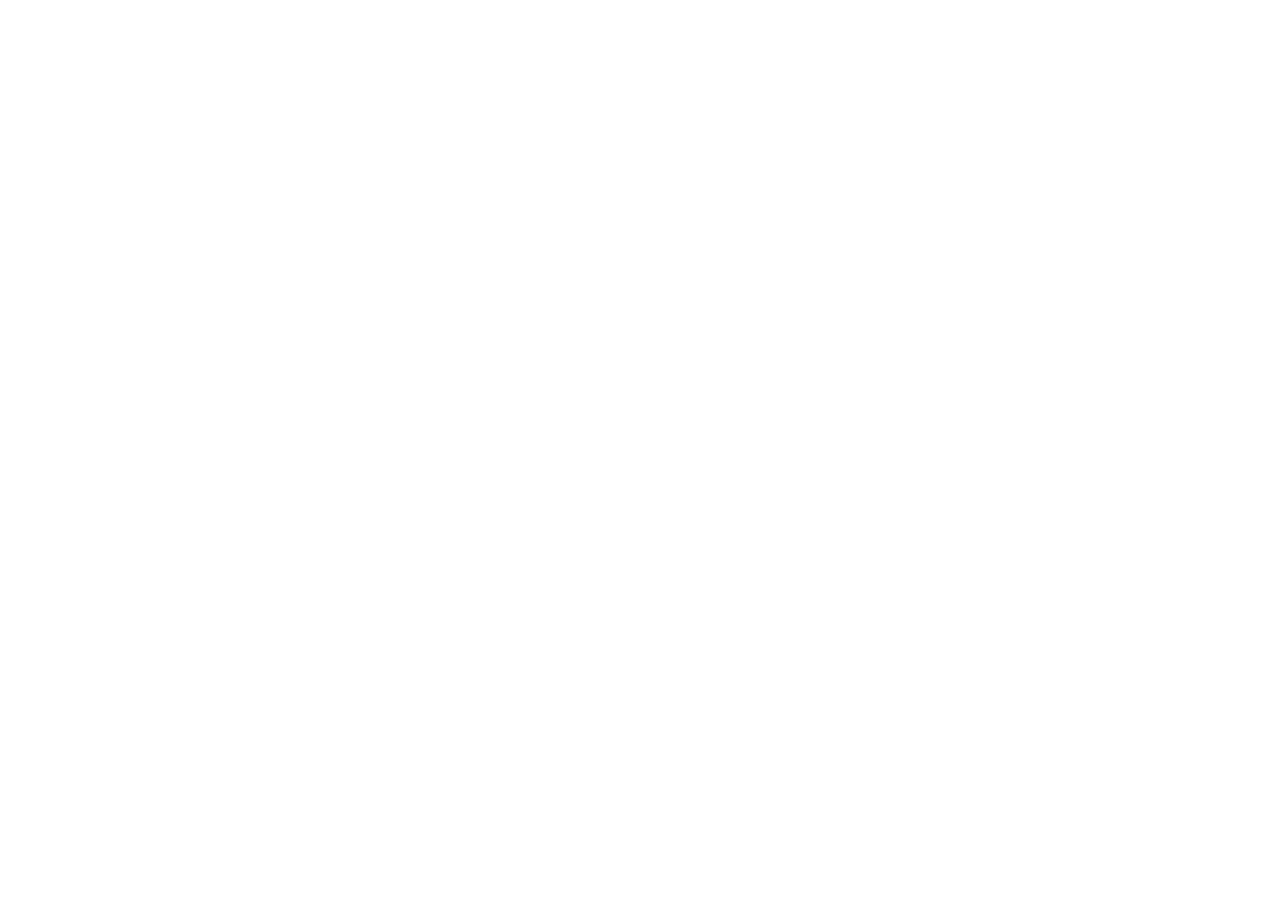
==== index.html @ d39292e0 "Structure Upload" ====
<!DOCTYPE html>
<html lang="en">
<head>
    <meta charset="UTF-8">
    <meta name="viewport" content="width=device-width, initial-scale=1.0">
    <title>Document</title>
</head>
<body>
    
</body>
</html>
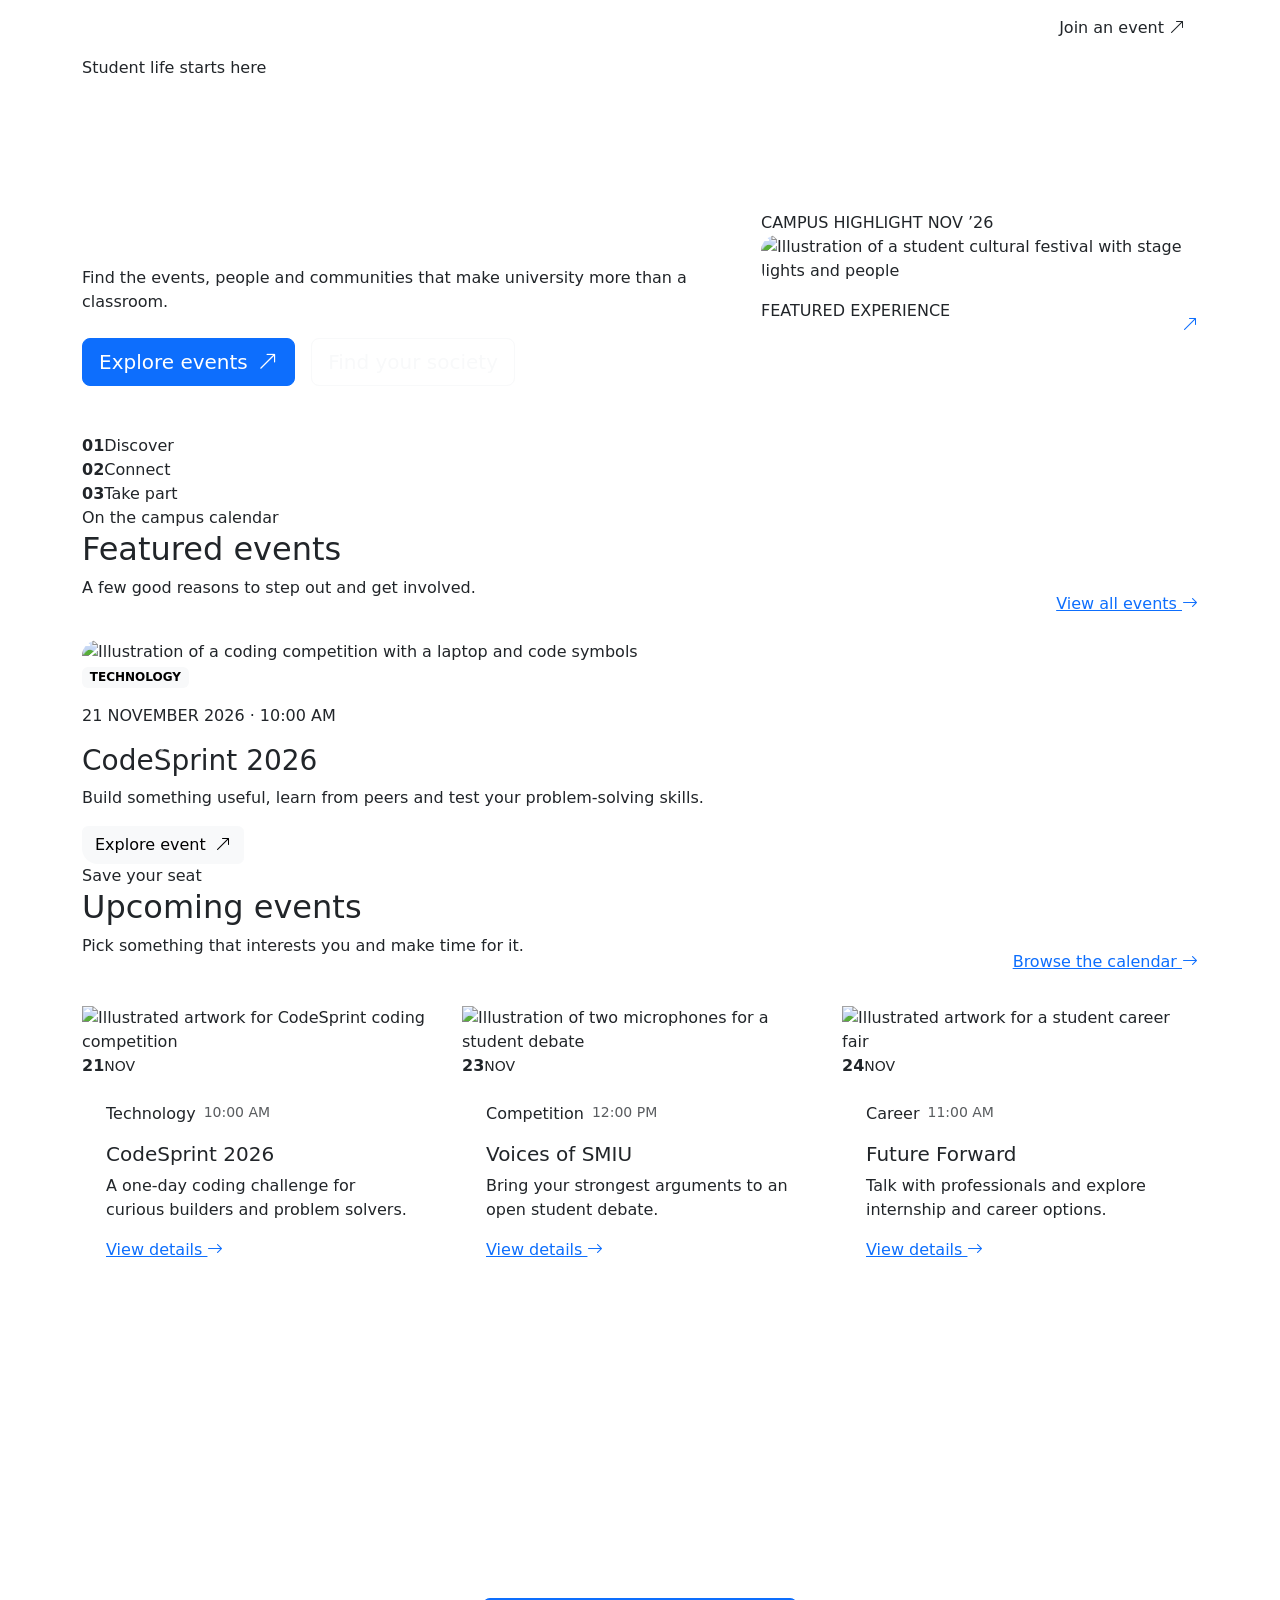
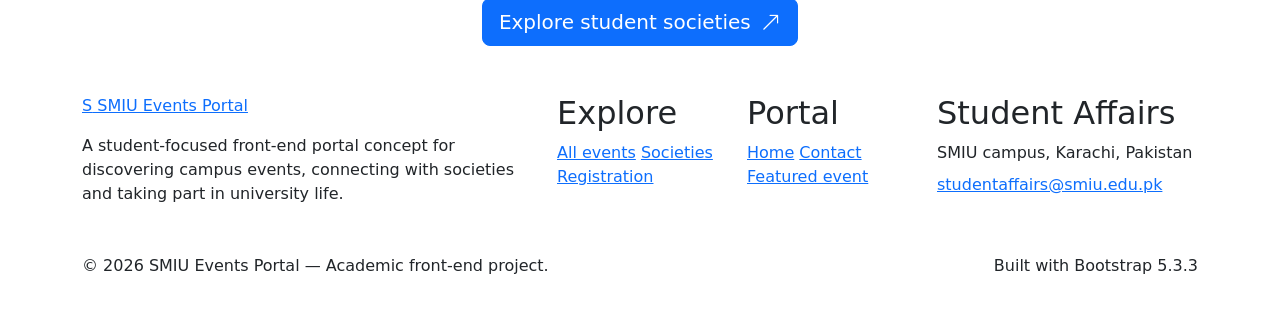
==== commit 03131758: "Create initial SMIU Events Portal home page" ====
--- a/index.html
+++ b/index.html
@@ -1,11 +1,496 @@
-<!DOCTYPE html>
+<!doctype html>
 <html lang="en">
-<head>
-    <meta charset="UTF-8">
-    <meta name="viewport" content="width=device-width, initial-scale=1.0">
-    <title>Document</title>
-</head>
-<body>
-    
-</body>
-</html>+  <head>
+    <meta charset="utf-8" />
+    <meta name="viewport" content="width=device-width, initial-scale=1" />
+    <meta
+      name="description"
+      content="Discover SMIU campus events, student societies, workshops and activities in one place."
+    />
+    <meta name="theme-color" content="#102a43" />
+    <title>Discover campus life | SMIU Events Portal</title>
+    <link rel="preconnect" href="https://cdn.jsdelivr.net" crossorigin />
+    <link
+      href="https://cdn.jsdelivr.net/npm/bootstrap@5.3.3/dist/css/bootstrap.min.css"
+      rel="stylesheet"
+      integrity="sha384-QWTKZyjpPEjISv5WaRU9OFeRpok6YctnYmDr5pNlyT2bRjXh0JMhjY6hW+ALEwIH"
+      crossorigin="anonymous"
+    />
+    <link
+      href="https://cdn.jsdelivr.net/npm/bootstrap-icons@1.11.3/font/bootstrap-icons.min.css"
+      rel="stylesheet"
+    />
+    <link href="css/style.css" rel="stylesheet" />
+  </head>
+  <body>
+    <header>
+      <nav class="navbar navbar-expand-lg navbar-dark portal-navbar">
+        <div class="container">
+          <a
+            class="navbar-brand d-flex align-items-center gap-2"
+            href="index.html"
+            aria-label="SMIU Events Portal home"
+          >
+            <span class="brand-mark">S</span>
+            <span class="brand-copy">SMIU <span>EVENTS PORTAL</span></span>
+          </a>
+          <button
+            class="navbar-toggler"
+            type="button"
+            data-bs-toggle="collapse"
+            data-bs-target="#mainNavigation"
+            aria-controls="mainNavigation"
+            aria-expanded="false"
+            aria-label="Toggle navigation"
+          >
+            <span class="navbar-toggler-icon"></span>
+          </button>
+          <div class="collapse navbar-collapse" id="mainNavigation">
+            <ul class="navbar-nav ms-auto align-items-lg-center gap-lg-1">
+              <li class="nav-item">
+                <a class="nav-link active" href="index.html" aria-current="page"
+                  >Home</a
+                >
+              </li>
+              <li class="nav-item">
+                <a class="nav-link" href="events.html">Events</a>
+              </li>
+              <li class="nav-item">
+                <a class="nav-link" href="societies.html">Societies</a>
+              </li>
+              <li class="nav-item">
+                <a class="nav-link" href="register.html">Register</a>
+              </li>
+              <li class="nav-item">
+                <a class="nav-link" href="contact.html">Contact</a>
+              </li>
+              <li class="nav-item ms-lg-2">
+                <a class="btn btn-nav-cta" href="register.html"
+                  >Join an event
+                  <i class="bi bi-arrow-up-right" aria-hidden="true"></i
+                ></a>
+              </li>
+            </ul>
+          </div>
+        </div>
+      </nav>
+    </header>
+    <main>
+      <section class="home-hero">
+        <div class="hero-overlay"></div>
+        <div class="container position-relative hero-content">
+          <div class="row align-items-center min-vh-hero g-5">
+            <div class="col-lg-7">
+              <span class="eyebrow eyebrow-light"
+                ><span class="eyebrow-dot"></span> Student life starts
+                here</span
+              >
+              <h1 class="display-3 fw-bold text-white mt-3">
+                Your campus.<br /><span class="text-highlight"
+                  >Your moment.</span
+                >
+              </h1>
+              <p class="hero-lead mt-3">
+                Find the events, people and communities that make university
+                more than a classroom.
+              </p>
+              <div class="d-flex flex-wrap gap-3 mt-4">
+                <a class="btn btn-primary btn-lg" href="events.html"
+                  >Explore events
+                  <i class="bi bi-arrow-up-right ms-1" aria-hidden="true"></i
+                ></a>
+                <a class="btn btn-outline-light btn-lg" href="societies.html"
+                  >Find your society</a
+                >
+              </div>
+              <div class="hero-proof mt-5">
+                <div><strong>01</strong><span>Discover</span></div>
+                <div><strong>02</strong><span>Connect</span></div>
+                <div><strong>03</strong><span>Take part</span></div>
+              </div>
+            </div>
+            <div class="col-lg-5 d-none d-lg-block">
+              <div class="hero-side-card">
+                <div class="hero-side-top">
+                  <span class="live-dot"></span> CAMPUS HIGHLIGHT
+                  <span class="ms-auto">NOV ’26</span>
+                </div>
+                <img
+                  src="images/culture-fest.svg"
+                  alt="Illustration of a student cultural festival with stage lights and people"
+                  class="img-fluid rounded-4"
+                />
+                <div
+                  class="d-flex justify-content-between align-items-center mt-3"
+                >
+                  <div>
+                    <span class="small-label">FEATURED EXPERIENCE</span>
+                    <h2 class="h5 text-white mb-0 mt-1">
+                      Culture &amp; Connections
+                    </h2>
+                  </div>
+                  <a
+                    class="round-arrow"
+                    href="event-details.html"
+                    aria-label="View featured event details"
+                    ><i class="bi bi-arrow-up-right" aria-hidden="true"></i
+                  ></a>
+                </div>
+              </div>
+            </div>
+          </div>
+        </div>
+      </section>
+
+      <section class="section-pad bg-soft">
+        <div class="container">
+          <div
+            class="section-heading d-flex flex-column flex-md-row justify-content-between align-items-md-end gap-3"
+          >
+            <div>
+              <span class="eyebrow">On the campus calendar</span>
+              <h2 class="section-title">Featured events</h2>
+              <p class="section-subtitle">
+                A few good reasons to step out and get involved.
+              </p>
+            </div>
+            <a class="text-link" href="events.html"
+              >View all events
+              <i class="bi bi-arrow-right" aria-hidden="true"></i
+            ></a>
+          </div>
+          <div
+            id="featuredEvents"
+            class="carousel slide featured-carousel mt-4"
+            data-bs-ride="carousel"
+            data-bs-interval="5000"
+          >
+            <div class="carousel-indicators">
+              <button
+                type="button"
+                data-bs-target="#featuredEvents"
+                data-bs-slide-to="0"
+                class="active"
+                aria-current="true"
+                aria-label="Slide 1"
+              ></button>
+              <button
+                type="button"
+                data-bs-target="#featuredEvents"
+                data-bs-slide-to="1"
+                aria-label="Slide 2"
+              ></button>
+              <button
+                type="button"
+                data-bs-target="#featuredEvents"
+                data-bs-slide-to="2"
+                aria-label="Slide 3"
+              ></button>
+            </div>
+            <div class="carousel-inner rounded-4 overflow-hidden">
+              <div class="carousel-item active">
+                <div class="feature-slide feature-slide-one">
+                  <img
+                    src="images/codefest.svg"
+                    alt="Illustration of a coding competition with a laptop and code symbols"
+                  />
+                  <div class="feature-slide-content">
+                    <span class="badge text-bg-light">TECHNOLOGY</span>
+                    <p class="slide-date mt-3">21 NOVEMBER 2026 · 10:00 AM</p>
+                    <h3>CodeSprint 2026</h3>
+                    <p>
+                      Build something useful, learn from peers and test your
+                      problem-solving skills.
+                    </p>
+                    <a class="btn btn-light" href="event-details.html"
+                      >Explore event
+                      <i
+                        class="bi bi-arrow-up-right ms-1"
+                        aria-hidden="true"
+                      ></i
+                    ></a>
+                  </div>
+                </div>
+              </div>
+              <div class="carousel-item">
+                <div class="feature-slide feature-slide-two">
+                  <img
+                    src="images/career-fair.svg"
+                    alt="Illustration of a career fair with students and presentation booths"
+                  />
+                  <div class="feature-slide-content">
+                    <span class="badge text-bg-light">CAREER</span>
+                    <p class="slide-date mt-3">24 NOVEMBER 2026 · 11:00 AM</p>
+                    <h3>Future Forward</h3>
+                    <p>
+                      Meet industry guests, ask better questions and explore
+                      career paths.
+                    </p>
+                    <a class="btn btn-light" href="event-details.html"
+                      >Explore event
+                      <i
+                        class="bi bi-arrow-up-right ms-1"
+                        aria-hidden="true"
+                      ></i
+                    ></a>
+                  </div>
+                </div>
+              </div>
+              <div class="carousel-item">
+                <div class="feature-slide feature-slide-three">
+                  <img
+                    src="images/culture-fest.svg"
+                    alt="Illustration of a campus cultural night with colorful stage lighting"
+                  />
+                  <div class="feature-slide-content">
+                    <span class="badge text-bg-light">CULTURE</span>
+                    <p class="slide-date mt-3">28 NOVEMBER 2026 · 05:00 PM</p>
+                    <h3>Culture &amp; Connections</h3>
+                    <p>
+                      An evening for music, food, creativity and the many
+                      stories on campus.
+                    </p>
+                    <a class="btn btn-light" href="event-details.html"
+                      >Explore event
+                      <i
+                        class="bi bi-arrow-up-right ms-1"
+                        aria-hidden="true"
+                      ></i
+                    ></a>
+                  </div>
+                </div>
+              </div>
+            </div>
+            <button
+              class="carousel-control-prev"
+              type="button"
+              data-bs-target="#featuredEvents"
+              data-bs-slide="prev"
+            >
+              <span class="carousel-control-prev-icon" aria-hidden="true"></span
+              ><span class="visually-hidden">Previous</span>
+            </button>
+            <button
+              class="carousel-control-next"
+              type="button"
+              data-bs-target="#featuredEvents"
+              data-bs-slide="next"
+            >
+              <span class="carousel-control-next-icon" aria-hidden="true"></span
+              ><span class="visually-hidden">Next</span>
+            </button>
+          </div>
+        </div>
+      </section>
+
+      <section class="section-pad">
+        <div class="container">
+          <div
+            class="section-heading d-flex flex-column flex-md-row justify-content-between align-items-md-end gap-3"
+          >
+            <div>
+              <span class="eyebrow">Save your seat</span>
+              <h2 class="section-title">Upcoming events</h2>
+              <p class="section-subtitle">
+                Pick something that interests you and make time for it.
+              </p>
+            </div>
+            <a class="text-link" href="events.html"
+              >Browse the calendar
+              <i class="bi bi-arrow-right" aria-hidden="true"></i
+            ></a>
+          </div>
+          <div class="row g-4 mt-2">
+            <div class="col-md-6 col-lg-4">
+              <article class="event-card h-100">
+                <div class="event-image-wrap">
+                  <img
+                    src="images/codefest.svg"
+                    alt="Illustrated artwork for CodeSprint coding competition"
+                  /><span class="date-tile"
+                    ><strong>21</strong><small>NOV</small></span
+                  >
+                </div>
+                <div class="p-4">
+                  <div class="d-flex gap-2 flex-wrap mb-3">
+                    <span class="category-badge">Technology</span
+                    ><span class="text-muted small">10:00 AM</span>
+                  </div>
+                  <h3 class="h5">CodeSprint 2026</h3>
+                  <p class="card-copy">
+                    A one-day coding challenge for curious builders and problem
+                    solvers.
+                  </p>
+                  <a class="text-link" href="event-details.html"
+                    >View details
+                    <i class="bi bi-arrow-right" aria-hidden="true"></i
+                  ></a>
+                </div>
+              </article>
+            </div>
+            <div class="col-md-6 col-lg-4">
+              <article class="event-card h-100">
+                <div class="event-image-wrap">
+                  <img
+                    src="images/debate.svg"
+                    alt="Illustration of two microphones for a student debate"
+                  /><span class="date-tile"
+                    ><strong>23</strong><small>NOV</small></span
+                  >
+                </div>
+                <div class="p-4">
+                  <div class="d-flex gap-2 flex-wrap mb-3">
+                    <span class="category-badge">Competition</span
+                    ><span class="text-muted small">12:00 PM</span>
+                  </div>
+                  <h3 class="h5">Voices of SMIU</h3>
+                  <p class="card-copy">
+                    Bring your strongest arguments to an open student debate.
+                  </p>
+                  <a class="text-link" href="event-details.html"
+                    >View details
+                    <i class="bi bi-arrow-right" aria-hidden="true"></i
+                  ></a>
+                </div>
+              </article>
+            </div>
+            <div class="col-md-6 col-lg-4">
+              <article class="event-card h-100">
+                <div class="event-image-wrap">
+                  <img
+                    src="images/career-fair.svg"
+                    alt="Illustrated artwork for a student career fair"
+                  /><span class="date-tile"
+                    ><strong>24</strong><small>NOV</small></span
+                  >
+                </div>
+                <div class="p-4">
+                  <div class="d-flex gap-2 flex-wrap mb-3">
+                    <span class="category-badge">Career</span
+                    ><span class="text-muted small">11:00 AM</span>
+                  </div>
+                  <h3 class="h5">Future Forward</h3>
+                  <p class="card-copy">
+                    Talk with professionals and explore internship and career
+                    options.
+                  </p>
+                  <a class="text-link" href="event-details.html"
+                    >View details
+                    <i class="bi bi-arrow-right" aria-hidden="true"></i
+                  ></a>
+                </div>
+              </article>
+            </div>
+          </div>
+        </div>
+      </section>
+
+      <section class="section-pad bg-navy text-white">
+        <div class="container">
+          <div class="text-center mx-auto section-intro">
+            <span class="eyebrow eyebrow-light">More than attendance</span>
+            <h2 class="section-title text-white">Why join in?</h2>
+            <p class="section-subtitle text-white-50">
+              University is a chance to build skills, meet people and try
+              something outside your routine.
+            </p>
+          </div>
+          <div class="row g-4 mt-3">
+            <div class="col-md-4">
+              <div class="why-card h-100">
+                <span class="why-icon"
+                  ><i class="bi bi-people" aria-hidden="true"></i
+                ></span>
+                <h3>Find your people</h3>
+                <p>
+                  Meet students who share your interests and make new
+                  connections across departments.
+                </p>
+              </div>
+            </div>
+            <div class="col-md-4">
+              <div class="why-card h-100">
+                <span class="why-icon"
+                  ><i class="bi bi-lightbulb" aria-hidden="true"></i
+                ></span>
+                <h3>Learn by doing</h3>
+                <p>
+                  Practice leadership, teamwork and creative thinking in real
+                  activities.
+                </p>
+              </div>
+            </div>
+            <div class="col-md-4">
+              <div class="why-card h-100">
+                <span class="why-icon"
+                  ><i class="bi bi-stars" aria-hidden="true"></i
+                ></span>
+                <h3>Make it count</h3>
+                <p>
+                  Build memories and experiences that go beyond your academic
+                  timetable.
+                </p>
+              </div>
+            </div>
+          </div>
+          <div class="text-center mt-5">
+            <a class="btn btn-primary btn-lg" href="societies.html"
+              >Explore student societies
+              <i class="bi bi-arrow-up-right ms-1" aria-hidden="true"></i
+            ></a>
+          </div>
+        </div>
+      </section>
+    </main>
+    <footer class="portal-footer">
+      <div class="container py-5">
+        <div class="row g-4 align-items-start">
+          <div class="col-lg-5">
+            <a class="footer-brand" href="index.html"
+              ><span class="brand-mark">S</span> SMIU Events Portal</a
+            >
+            <p class="footer-copy mt-3 mb-0">
+              A student-focused front-end portal concept for discovering campus
+              events, connecting with societies and taking part in university
+              life.
+            </p>
+          </div>
+          <div class="col-6 col-lg-2">
+            <h2 class="footer-heading">Explore</h2>
+            <a href="events.html">All events</a>
+            <a href="societies.html">Societies</a>
+            <a href="register.html">Registration</a>
+          </div>
+          <div class="col-6 col-lg-2">
+            <h2 class="footer-heading">Portal</h2>
+            <a href="index.html">Home</a>
+            <a href="contact.html">Contact</a>
+            <a href="event-details.html">Featured event</a>
+          </div>
+          <div class="col-lg-3">
+            <h2 class="footer-heading">Student Affairs</h2>
+            <p class="footer-copy mb-2">SMIU campus, Karachi, Pakistan</p>
+            <a href="mailto:studentaffairs@smiu.edu.pk"
+              >studentaffairs@smiu.edu.pk</a
+            >
+          </div>
+        </div>
+        <div
+          class="footer-bottom mt-4 pt-4 d-flex flex-column flex-md-row justify-content-between gap-2"
+        >
+          <span
+            >© <span data-current-year>2026</span> SMIU Events Portal — Academic
+            front-end project.</span
+          >
+          <span>Built with Bootstrap 5.3.3</span>
+        </div>
+      </div>
+    </footer>
+    <script
+      src="https://cdn.jsdelivr.net/npm/bootstrap@5.3.3/dist/js/bootstrap.bundle.min.js"
+      integrity="sha384-YvpcrYf0tY3lHB60NNkmXc5s9fDVZLESaAA55NDzOxhy9GkcIdslK1eN7N6jIeHz"
+      crossorigin="anonymous"
+    ></script>
+    <script src="js/main.js"></script>
+  </body>
+</html>
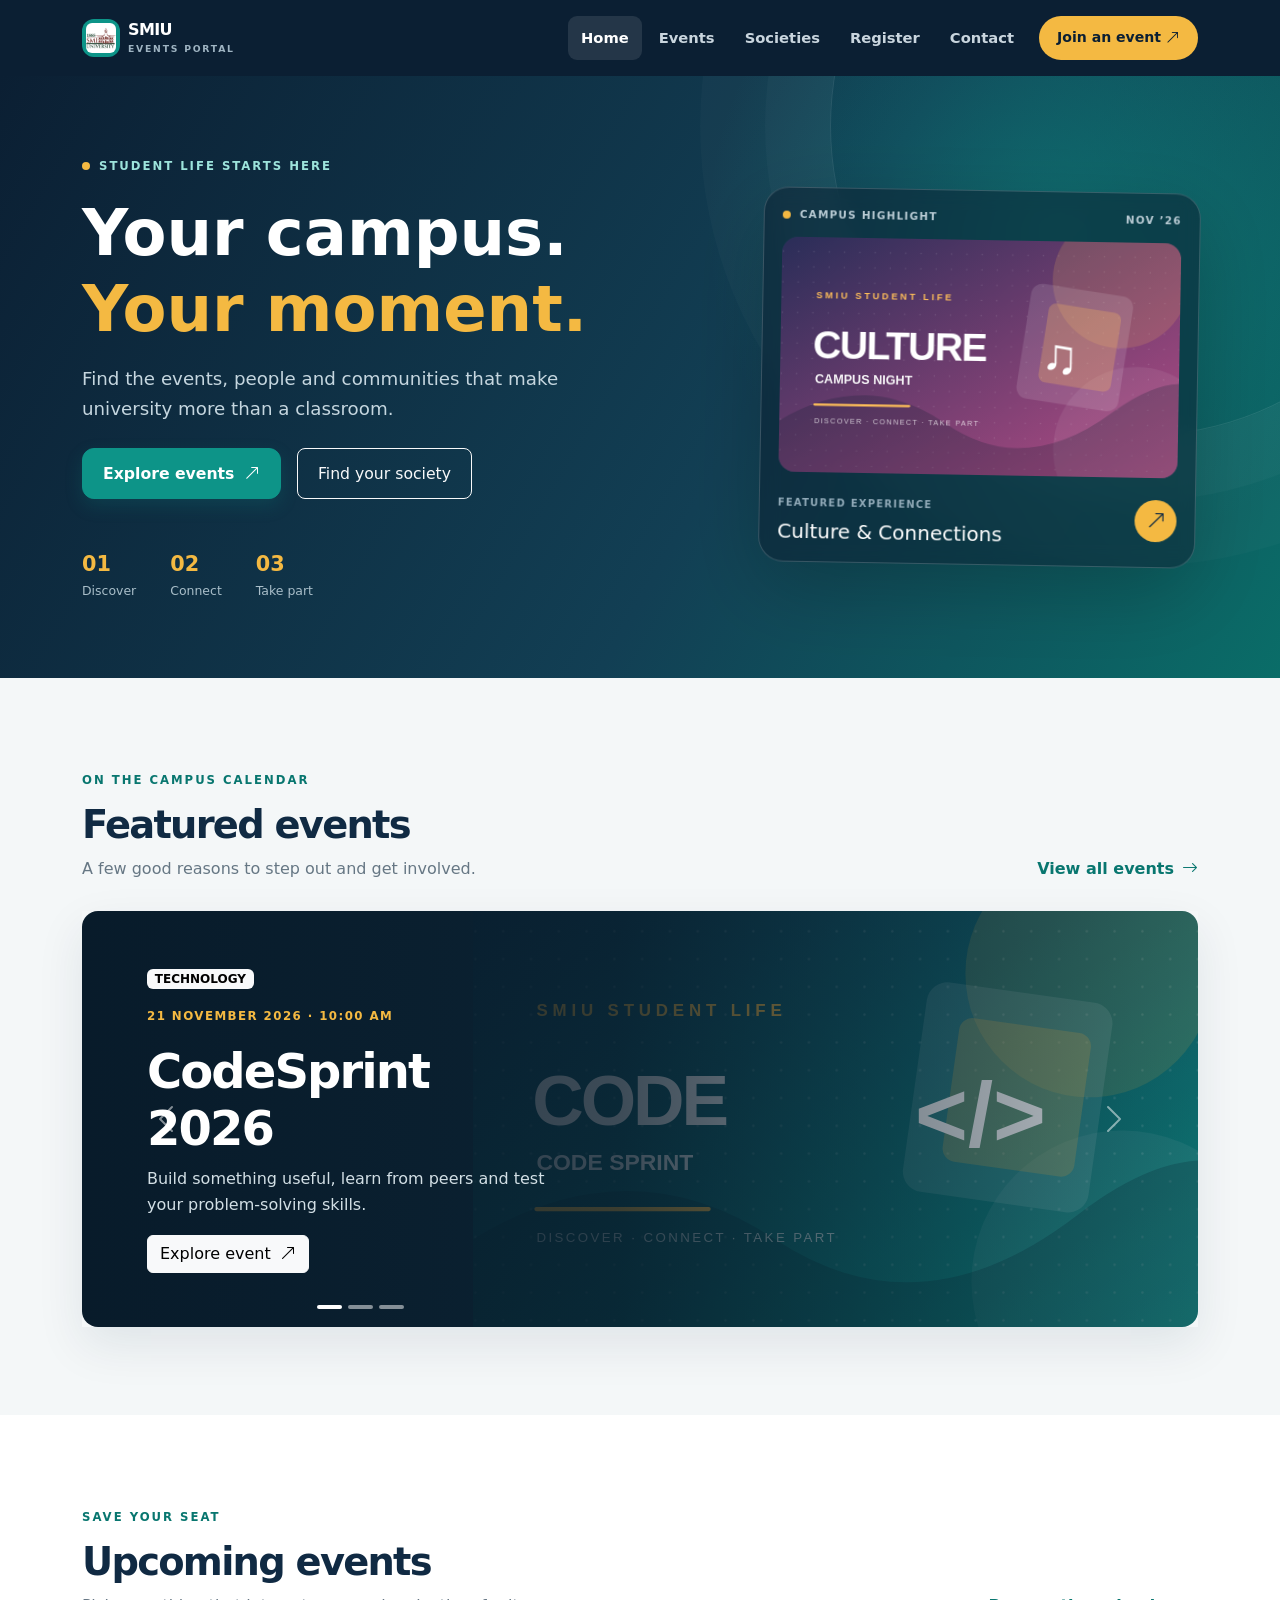
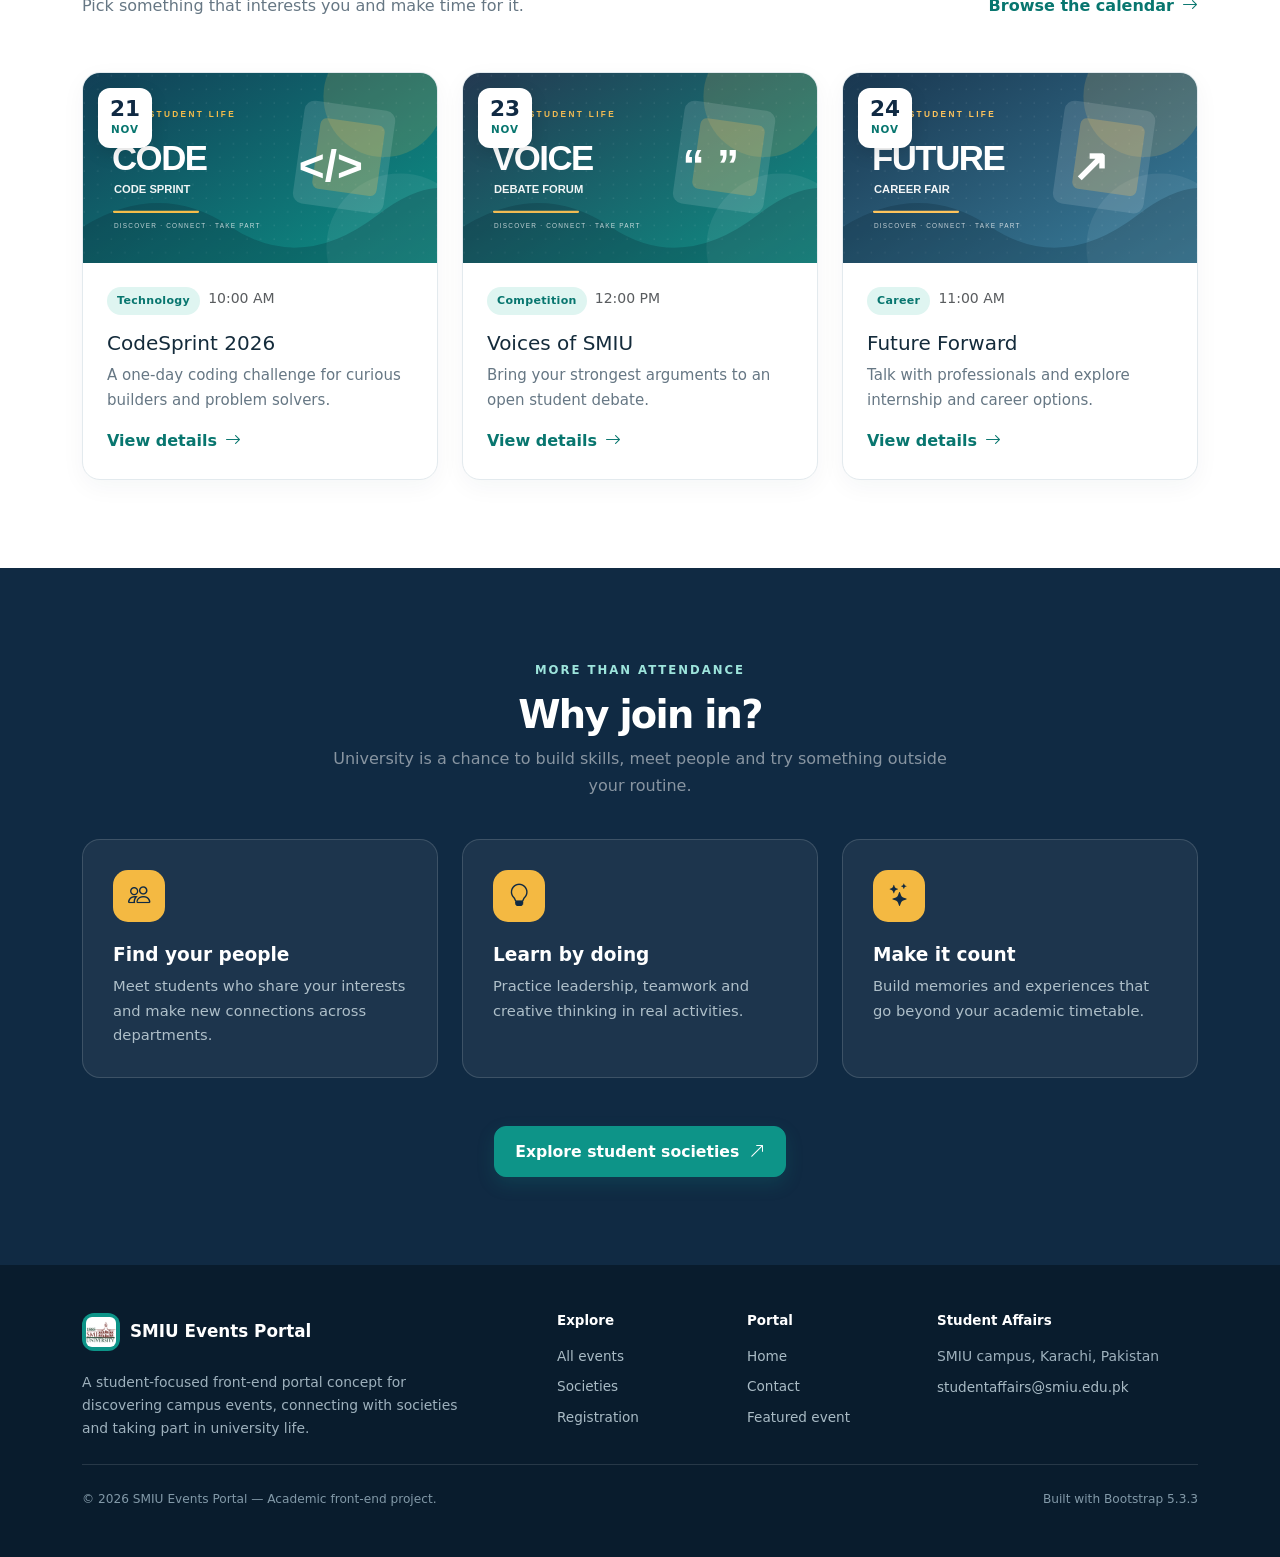
==== commit ebcb7cae: "Merge pull request #1 from abdulrehman7876/member-1-navbar/footer Member 1 navbar/footer" ====
--- a/index.html
+++ b/index.html
@@ -31,7 +31,15 @@
             href="index.html"
             aria-label="SMIU Events Portal home"
           >
-            <span class="brand-mark">S</span>
+            <span class="brand-mark">
+              <img
+                class="rounded"
+                src="/images/smiuLogo.png"
+                alt="SMIU logo"
+                width="30"
+                height="30"
+              />
+            </span>
             <span class="brand-copy">SMIU <span>EVENTS PORTAL</span></span>
           </a>
           <button
@@ -447,7 +455,15 @@
         <div class="row g-4 align-items-start">
           <div class="col-lg-5">
             <a class="footer-brand" href="index.html"
-              ><span class="brand-mark">S</span> SMIU Events Portal</a
+              ><span class="brand-mark"
+                ><img
+                  class="rounded"
+                  src="/images/smiuLogo.png"
+                  alt="SMIU logo"
+                  width="30"
+                  height="30"
+              /></span>
+              SMIU Events Portal</a
             >
             <p class="footer-copy mt-3 mb-0">
               A student-focused front-end portal concept for discovering campus
--- a/css/style.css
+++ b/css/style.css
@@ -0,0 +1,218 @@
+/* =========================================================
+   SMIU Events Portal — custom theme and page components
+   Bootstrap 5.3.3 is loaded before this file on every page.
+   ========================================================= */
+
+:root {
+  --ink: #142b3b;
+  --navy: #102a43;
+  --navy-deep: #0b1f33;
+  --teal: #0d9488;
+  --teal-dark: #08766f;
+  --teal-soft: #dff5f1;
+  --gold: #f4b942;
+  --paper: #ffffff;
+  --surface: #f4f7f8;
+  --muted: #667784;
+  --border: #e3eaee;
+  --shadow: 0 18px 45px rgba(16, 42, 67, .09);
+  --radius-lg: 22px;
+}
+
+html { scroll-behavior: smooth; }
+body { color: var(--ink); background: var(--paper); font-family: Inter, ui-sans-serif, system-ui, -apple-system, BlinkMacSystemFont, "Segoe UI", sans-serif; line-height: 1.65; }
+a { text-decoration: none; }
+img { max-width: 100%; }
+.bg-soft { background: var(--surface); }
+.bg-navy { background: var(--navy); }
+.section-pad { padding: 88px 0; }
+.section-intro { max-width: 650px; }
+
+/* Navbar shared by all six pages */
+.portal-navbar { background: var(--navy-deep); padding: 14px 0; box-shadow: 0 5px 24px rgba(3, 17, 30, .12); }
+.navbar-brand { color: #fff; font-weight: 800; letter-spacing: -.03em; }
+.brand-mark { width: 38px; height: 38px; display: inline-grid; place-items: center; border-radius: 12px; background: var(--teal); color: #fff; font-weight: 900; font-size: 1.15rem; }
+.brand-copy { display: flex; flex-direction: column; font-size: 1rem; line-height: 1.05; }
+.brand-copy span { color: #9fb4c2; font-size: .58rem; letter-spacing: .19em; margin-top: 5px; }
+.portal-navbar .nav-link { color: #c9d5de; padding: 10px 13px !important; font-size: .92rem; font-weight: 600; border-radius: 9px; transition: color .2s ease, background .2s ease; }
+.portal-navbar .nav-link:hover, .portal-navbar .nav-link.active { color: #fff; background: rgba(255,255,255,.1); }
+.btn-nav-cta { background: var(--gold); color: var(--navy-deep); border-radius: 999px; padding: 10px 17px; font-size: .88rem; font-weight: 800; }
+.btn-nav-cta:hover { background: #ffd16c; color: var(--navy-deep); transform: translateY(-1px); }
+.navbar-toggler { border-color: rgba(255,255,255,.3); }
+
+/* Buttons, labels and headings */
+.btn-primary { --bs-btn-bg: var(--teal); --bs-btn-border-color: var(--teal); --bs-btn-hover-bg: var(--teal-dark); --bs-btn-hover-border-color: var(--teal-dark); --bs-btn-active-bg: var(--teal-dark); --bs-btn-active-border-color: var(--teal-dark); --bs-btn-color: #fff; --bs-btn-font-weight: 700; --bs-btn-border-radius: 12px; box-shadow: 0 7px 18px rgba(13,148,136,.18); }
+.btn-outline-primary { --bs-btn-color: var(--teal-dark); --bs-btn-border-color: #a4d8d3; --bs-btn-hover-bg: var(--teal); --bs-btn-hover-border-color: var(--teal); --bs-btn-hover-color: #fff; --bs-btn-border-radius: 11px; --bs-btn-font-weight: 700; }
+.btn-lg { --bs-btn-padding-y: .78rem; --bs-btn-padding-x: 1.25rem; --bs-btn-font-size: .98rem; }
+.eyebrow { color: var(--teal-dark); font-size: .73rem; letter-spacing: .17em; text-transform: uppercase; font-weight: 800; display: inline-flex; align-items: center; gap: 9px; }
+.eyebrow-light { color: #9de4dc; }
+.eyebrow-dot, .live-dot { width: 8px; height: 8px; background: var(--gold); border-radius: 50%; display: inline-block; }
+.section-title { color: var(--navy); font-size: clamp(2rem, 3vw, 2.75rem); letter-spacing: -.045em; font-weight: 800; margin: 10px 0 8px; }
+.section-title.text-white { color: #fff; }
+.section-subtitle { color: var(--muted); max-width: 650px; margin: 0; }
+.section-heading { margin-bottom: 28px; }
+.text-link { color: var(--teal-dark); font-weight: 800; display: inline-flex; align-items: center; gap: 8px; }
+.text-link:hover { color: var(--navy); gap: 12px; }
+.card-copy, .body-copy { color: var(--muted); font-size: .94rem; }
+.content-lead { color: #405665; font-size: 1.15rem; line-height: 1.8; }
+
+/* Home hero and feature carousel */
+.home-hero { position: relative; overflow: hidden; background: radial-gradient(circle at 82% 25%, rgba(13,148,136,.42), transparent 30%), linear-gradient(120deg, #0b1f33 0%, #123f54 58%, #0a6d68 100%); }
+.home-hero::before { content: ""; position: absolute; width: 620px; height: 620px; border: 1px solid rgba(255,255,255,.10); border-radius: 50%; right: -170px; top: -260px; box-shadow: 0 0 0 65px rgba(255,255,255,.025), 0 0 0 130px rgba(255,255,255,.02); }
+.hero-content { z-index: 1; }
+.min-vh-hero { min-height: 650px; padding-top: 65px; padding-bottom: 65px; }
+.hero-lead { color: #c5d6df; font-size: 1.14rem; max-width: 520px; }
+.text-highlight { color: var(--gold); }
+.hero-proof { display: flex; gap: 34px; }
+.hero-proof div { display: flex; flex-direction: column; }
+.hero-proof strong { font-size: 1.3rem; color: var(--gold); }
+.hero-proof span { color: #a9bec9; font-size: .78rem; }
+.hero-side-card { padding: 18px; border: 1px solid rgba(255,255,255,.18); border-radius: 25px; background: rgba(8,28,44,.52); box-shadow: 0 25px 80px rgba(0,0,0,.2); backdrop-filter: blur(10px); transform: rotate(1deg); }
+.hero-side-top { color: #b9cbd4; display: flex; align-items: center; gap: 9px; font-size: .65rem; font-weight: 800; letter-spacing: .12em; margin-bottom: 14px; }
+.hero-side-card img { width: 100%; height: 235px; object-fit: cover; background: #153e52; }
+.small-label { color: #91aab8; font-size: .62rem; letter-spacing: .13em; font-weight: 800; }
+.round-arrow { display: grid; place-items: center; width: 42px; height: 42px; color: var(--navy); background: var(--gold); border-radius: 50%; font-size: 1.2rem; }
+.featured-carousel { box-shadow: var(--shadow); }
+.feature-slide { min-height: 360px; position: relative; background: #173c50; display: flex; align-items: center; overflow: hidden; }
+.feature-slide::after { content: ""; position: absolute; inset: 0; background: linear-gradient(90deg, rgba(7,25,40,.94) 0%, rgba(7,25,40,.76) 48%, rgba(7,25,40,.15) 100%); }
+.feature-slide > img { position: absolute; right: 0; top: 0; height: 100%; width: 65%; object-fit: cover; opacity: .9; }
+.feature-slide-content { position: relative; z-index: 1; width: min(540px, 70%); padding: 54px 65px; color: #fff; }
+.feature-slide-content h3 { font-size: clamp(2rem, 4vw, 3rem); font-weight: 800; letter-spacing: -.04em; }
+.feature-slide-content p:not(.slide-date) { color: #d2dfe5; max-width: 440px; }
+.slide-date { color: var(--gold); font-size: .74rem; letter-spacing: .12em; font-weight: 800; }
+.carousel-indicators { z-index: 3; margin-bottom: 18px; justify-content: flex-start; padding-left: 65px; }
+.carousel-indicators [data-bs-target] { width: 25px; height: 4px; border: 0; border-radius: 10px; }
+
+/* Reusable event and society cards */
+.event-card, .society-card, .team-card { background: #fff; border: 1px solid var(--border); border-radius: 18px; overflow: hidden; box-shadow: 0 7px 25px rgba(16,42,67,.045); transition: transform .25s ease, box-shadow .25s ease; }
+.event-card:hover, .society-card:hover, .team-card:hover { transform: translateY(-6px); box-shadow: var(--shadow); }
+.event-image-wrap { height: 190px; background: #e3f1ef; position: relative; overflow: hidden; }
+.event-image-wrap img { width: 100%; height: 100%; object-fit: cover; transition: transform .45s ease; }
+.event-card:hover .event-image-wrap img { transform: scale(1.05); }
+.date-tile { position: absolute; left: 15px; top: 15px; display: flex; flex-direction: column; align-items: center; justify-content: center; background: #fff; color: var(--navy); width: 54px; height: 60px; border-radius: 12px; box-shadow: 0 6px 18px rgba(0,0,0,.12); }
+.date-tile strong { font-size: 1.35rem; line-height: 1.1; }
+.date-tile small { color: var(--teal-dark); font-size: .65rem; font-weight: 900; letter-spacing: .08em; }
+.category-badge, .table-category { display: inline-flex; align-items: center; width: fit-content; padding: 5px 10px; border-radius: 999px; color: #08766f; background: var(--teal-soft); font-size: .69rem; font-weight: 800; letter-spacing: .03em; }
+.why-card { padding: 30px; border: 1px solid rgba(255,255,255,.14); border-radius: 18px; background: rgba(255,255,255,.055); }
+.why-icon { width: 52px; height: 52px; display: grid; place-items: center; color: var(--navy); background: var(--gold); border-radius: 15px; font-size: 1.4rem; margin-bottom: 22px; }
+.why-card h3 { color: #fff; font-size: 1.16rem; font-weight: 800; }
+.why-card p { color: #aebfc9; margin: 0; font-size: .92rem; }
+
+/* Interior page hero banners */
+.page-hero { padding: 90px 0 86px; background: var(--navy); position: relative; overflow: hidden; }
+.page-hero::after { content: ""; position: absolute; width: 420px; height: 420px; border-radius: 50%; right: 5%; top: -220px; border: 1px solid rgba(255,255,255,.13); box-shadow: 0 0 0 55px rgba(255,255,255,.025), 0 0 0 110px rgba(255,255,255,.02); }
+.page-hero .container { position: relative; z-index: 1; }
+.page-hero-copy { color: #c0d0d8; max-width: 620px; font-size: 1.08rem; margin: 12px 0 0; }
+.page-hero-events { background: linear-gradient(115deg, #0b1f33, #155d67); }
+.page-hero-societies { background: linear-gradient(115deg, #0b1f33, #24445c); }
+.page-hero-register { background: linear-gradient(115deg, #0b1f33, #0d766f); }
+.page-hero-contact { background: linear-gradient(115deg, #0b1f33, #294b61); }
+.hero-stat-row { display: flex; flex-wrap: wrap; gap: 28px; margin-top: 28px; color: #b7c8d1; font-size: .84rem; }
+.hero-stat-row strong { color: var(--gold); font-size: 1.1rem; margin-right: 6px; }
+
+/* Events schedule table */
+.schedule-table-wrap { background: #fff; border: 1px solid var(--border); border-radius: 18px; overflow: hidden; box-shadow: 0 8px 25px rgba(16,42,67,.05); }
+.schedule-table-wrap .table { --bs-table-striped-bg: #f3f8f8; --bs-table-hover-bg: #e9f5f3; min-width: 720px; }
+.schedule-table-wrap thead th { color: #fff; background: var(--navy); padding: 16px; border: 0; font-size: .82rem; }
+.schedule-table-wrap tbody td { padding: 15px 16px; color: #445966; font-size: .88rem; }
+
+/* Event details, accordions and modal */
+.detail-banner { min-height: 460px; position: relative; display: flex; align-items: center; overflow: hidden; background: var(--navy); }
+.detail-banner > img { position: absolute; inset: 0; width: 100%; height: 100%; object-fit: cover; opacity: .75; }
+.detail-banner-shade { position: absolute; inset: 0; background: linear-gradient(90deg, rgba(8,28,44,.96), rgba(8,28,44,.58) 63%, rgba(8,28,44,.15)); }
+.detail-banner-content { position: relative; z-index: 1; padding-top: 70px; padding-bottom: 70px; }
+.event-info-card { position: sticky; top: 25px; padding: 30px; border-radius: 22px; border: 1px solid var(--border); box-shadow: var(--shadow); background: #fff; }
+.info-row { display: flex; gap: 14px; padding: 15px 0; border-bottom: 1px solid var(--border); align-items: center; }
+.info-icon { width: 42px; height: 42px; flex: 0 0 42px; display: grid; place-items: center; color: var(--teal-dark); background: var(--teal-soft); border-radius: 12px; font-size: 1.1rem; }
+.info-row div { display: flex; flex-direction: column; }
+.info-row small { color: var(--muted); font-size: .76rem; }
+.info-row strong { color: var(--navy); font-size: .92rem; }
+.event-accordion .accordion-item { border: 1px solid var(--border); margin-bottom: 10px; border-radius: 12px !important; overflow: hidden; }
+.event-accordion .accordion-button { color: var(--navy); font-weight: 800; box-shadow: none; }
+.event-accordion .accordion-button:not(.collapsed) { color: var(--teal-dark); background: #eff9f7; }
+.timeline-list { list-style: none; padding: 0; margin: 0; }
+.timeline-list li { display: flex; gap: 20px; padding: 9px 0; border-bottom: 1px dashed var(--border); }
+.timeline-list li:last-child { border-bottom: 0; }
+.timeline-list strong { color: var(--teal-dark); min-width: 105px; }
+.modal-content { border: 0; border-radius: 20px; overflow: hidden; }
+.modal-header, .modal-footer { padding: 20px 25px; border-color: var(--border); }
+.modal-body { padding: 20px 25px; }
+
+/* Societies */
+.portal-alert { border: 0; border-radius: 14px; background: #e6f5f7; color: #28536a; padding: 18px 22px; }
+.society-image { height: 190px; background: #e8f3f1; position: relative; overflow: hidden; }
+.society-image img { width: 100%; height: 100%; object-fit: cover; }
+.society-type { position: absolute; bottom: 14px; left: 14px; border-radius: 999px; padding: 5px 11px; background: rgba(11,31,51,.86); color: white; font-size: .7rem; font-weight: 800; }
+.member-badge { display: inline-flex; gap: 6px; align-items: center; color: var(--teal-dark); background: var(--teal-soft); border-radius: 999px; padding: 6px 10px; font-size: .72rem; font-weight: 800; }
+.join-banner { padding: 38px 42px; border-radius: 22px; background: linear-gradient(110deg, #102a43, #0d766f); display: flex; align-items: center; justify-content: space-between; gap: 25px; }
+.join-banner h2 { font-weight: 800; letter-spacing: -.03em; }
+
+/* Registration and contact forms */
+.form-shell { border: 1px solid var(--border); border-radius: 22px; background: #fff; box-shadow: var(--shadow); overflow: hidden; }
+.form-shell-heading { padding: 30px 34px 25px; background: #f8fbfb; border-bottom: 1px solid var(--border); }
+.form-label { color: var(--navy); font-size: .87rem; font-weight: 750; }
+.form-control, .form-select { border-color: #d8e2e7; border-radius: 10px; padding: 11px 13px; font-size: .92rem; }
+.form-control:focus, .form-select:focus { border-color: #60b9b0; box-shadow: 0 0 0 .22rem rgba(13,148,136,.12); }
+.form-check-input:checked { background-color: var(--teal); border-color: var(--teal); }
+.required-mark { color: #c44b40; }
+.form-feedback { color: #08766f; font-size: .9rem; font-weight: 700; margin-bottom: 10px; }
+.contact-info-panel { height: 100%; background: var(--navy); border-radius: 22px; padding: 32px; }
+.contact-detail { display: flex; gap: 15px; margin-top: 25px; color: #fff; }
+.contact-detail > i { color: var(--gold); font-size: 1.25rem; }
+.contact-detail div { display: flex; flex-direction: column; gap: 3px; }
+.contact-detail strong { font-size: .9rem; }
+.contact-detail span, .contact-detail a { color: #c3d1d9; font-size: .88rem; }
+.map-placeholder { position: relative; overflow: hidden; border-radius: 16px; background: #d8eeeb; }
+.map-placeholder img { width: 100%; display: block; }
+.map-placeholder span { position: absolute; bottom: 12px; left: 12px; background: #fff; color: var(--navy); border-radius: 7px; padding: 5px 10px; font-size: .7rem; font-weight: 800; }
+.team-card img { width: 100%; height: 190px; object-fit: cover; background: #e4f0ef; }
+.team-roll { color: var(--muted); font-size: .76rem; }
+.team-role { color: var(--teal-dark); font-size: .76rem; font-weight: 800; }
+
+/* Shared footer */
+.portal-footer { background: #091c2d; color: #fff; }
+.footer-brand { display: inline-flex; align-items: center; gap: 10px; color: #fff; font-weight: 800; font-size: 1.05rem; }
+.footer-copy { color: #9eb1bd; font-size: .87rem; max-width: 380px; }
+.footer-heading { color: #fff; font-size: .84rem; font-weight: 800; margin-bottom: 16px; }
+.portal-footer a:not(.footer-brand) { display: block; color: #a9bbc5; font-size: .85rem; margin: 8px 0; }
+.portal-footer a:hover { color: var(--gold); }
+.footer-bottom { border-top: 1px solid rgba(255,255,255,.12); color: #8299a8; font-size: .76rem; }
+
+/* Responsive behavior: phone, tablet and desktop */
+@media (max-width: 991.98px) {
+  .section-pad { padding: 70px 0; }
+  .min-vh-hero { min-height: auto; padding-top: 86px; padding-bottom: 86px; }
+  .portal-navbar .navbar-nav { padding-top: 14px; align-items: stretch !important; }
+  .portal-navbar .nav-link { padding-left: 12px !important; }
+  .btn-nav-cta { display: inline-block; margin: 8px 0 5px; text-align: center; }
+  .event-info-card { position: static; }
+}
+@media (max-width: 767.98px) {
+  .section-pad { padding: 58px 0; }
+  .page-hero { padding: 68px 0 64px; }
+  .min-vh-hero { padding-top: 72px; padding-bottom: 72px; }
+  .hero-proof { gap: 22px; }
+  .feature-slide { min-height: 440px; align-items: flex-end; }
+  .feature-slide > img { width: 100%; opacity: .55; }
+  .feature-slide::after { background: linear-gradient(0deg, rgba(7,25,40,.96), rgba(7,25,40,.38)); }
+  .feature-slide-content { width: 100%; padding: 35px 28px 65px; }
+  .carousel-indicators { padding-left: 28px; }
+  .detail-banner { min-height: 390px; }
+  .detail-banner-shade { background: linear-gradient(0deg, rgba(8,28,44,.94), rgba(8,28,44,.28)); }
+  .join-banner { padding: 30px; flex-direction: column; align-items: flex-start; }
+  .form-shell-heading { padding: 25px 24px 20px; }
+  .contact-info-panel { padding: 26px; }
+  .hero-stat-row { gap: 14px 22px; }
+}
+@media (max-width: 420px) {
+  .section-pad { padding: 48px 0; }
+  .home-hero .display-3 { font-size: 2.7rem; }
+  .hero-proof { gap: 15px; }
+  .hero-proof strong { font-size: 1.1rem; }
+  .hero-proof span { font-size: .7rem; }
+  .feature-slide-content { padding-left: 22px; padding-right: 22px; }
+  .form-shell form { padding: 22px !important; }
+}
+@media (prefers-reduced-motion: reduce) {
+  *, *::before, *::after { scroll-behavior: auto !important; transition-duration: .01ms !important; animation-duration: .01ms !important; animation-iteration-count: 1 !important; }
+}
